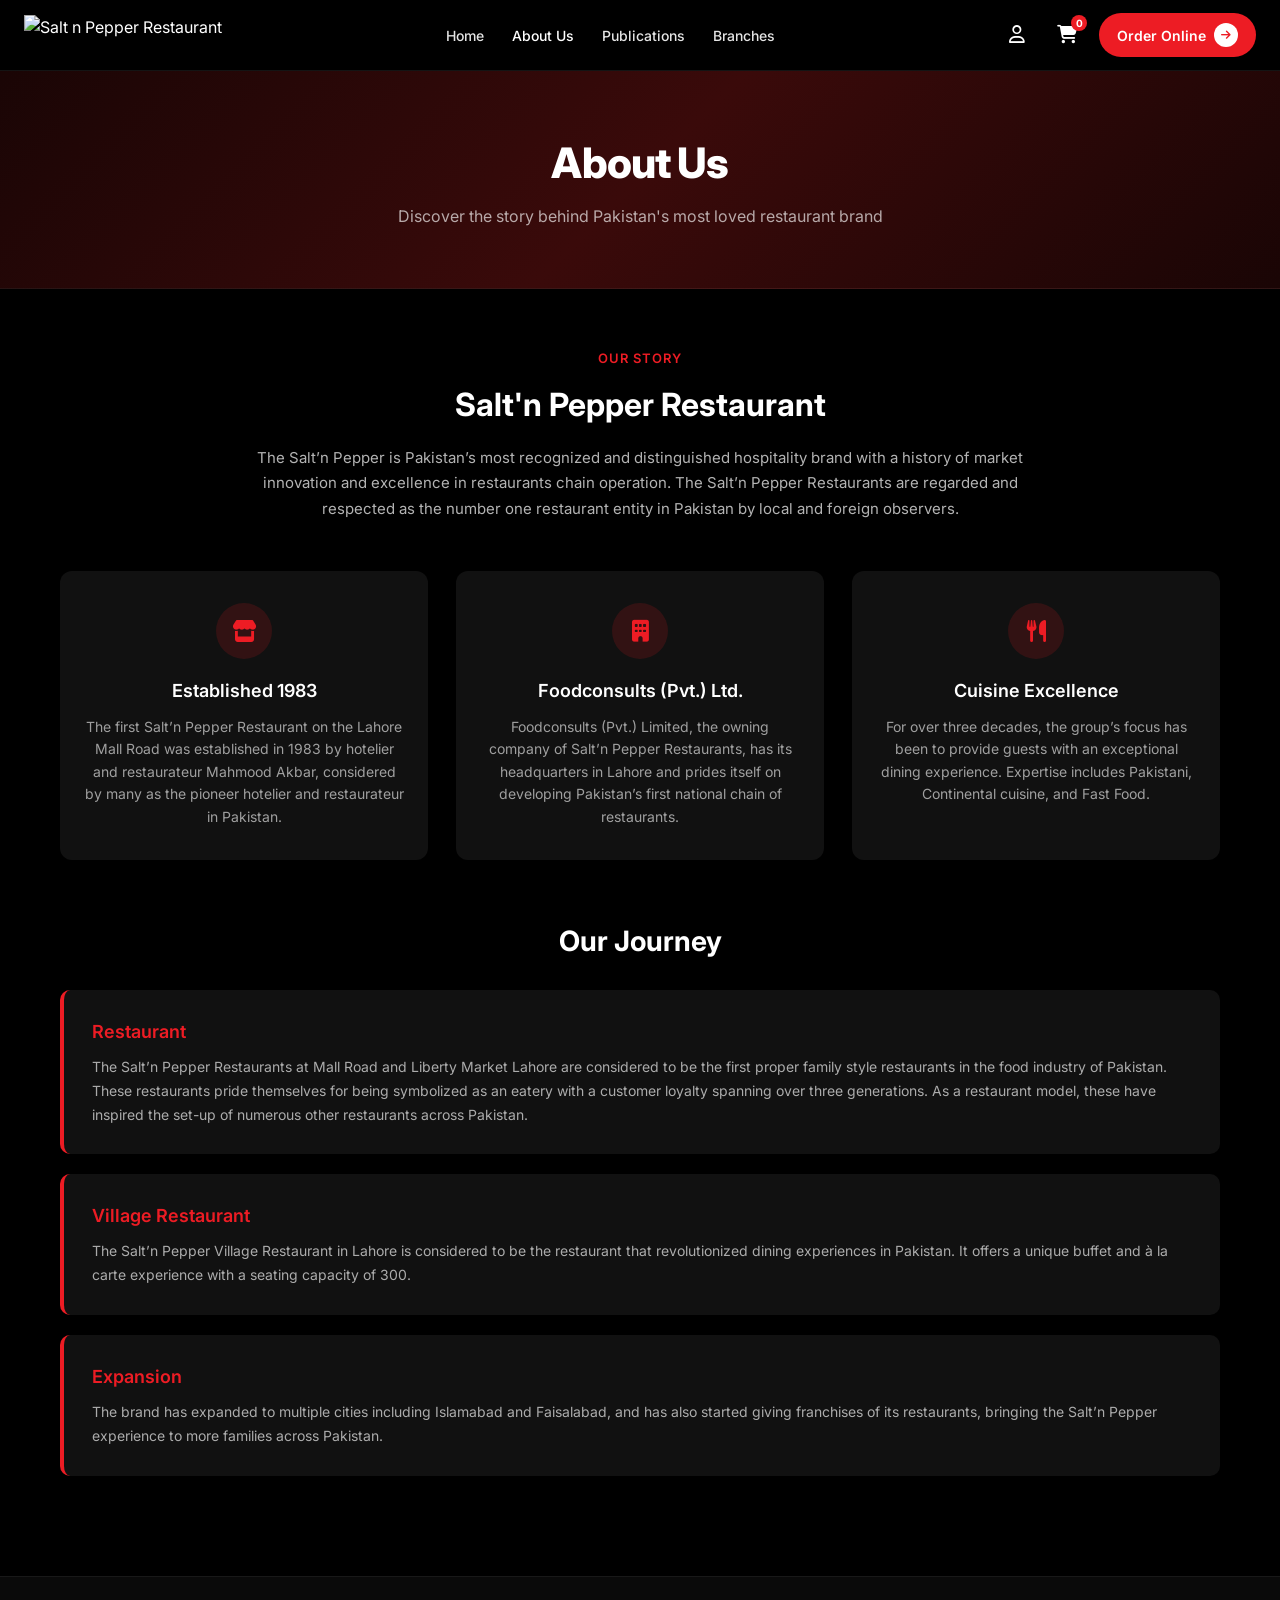
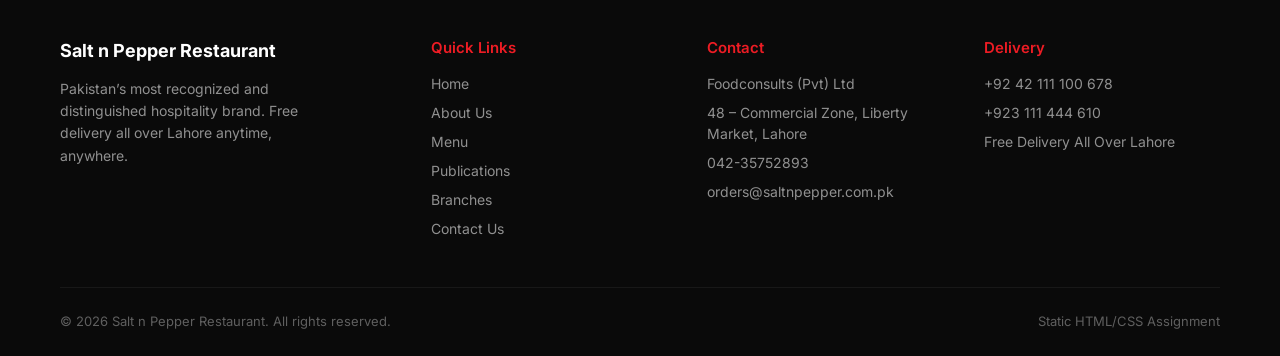
==== about.html @ 23526e66 "Add files via upload" ====
<!DOCTYPE html>
<html lang="en">
<head>
  <meta charset="UTF-8">
  <meta name="viewport" content="width=device-width, initial-scale=1.0">
  <meta name="description" content="About Salt n Pepper Restaurant - Pakistan's most recognized hospitality brand">
  <title>restaurant</title>
  <!-- Educational Student Practice Project Only -->
  <link rel="icon" type="image/x-icon" href="https://static.tossdown.com/site/7902afc3-10ba-4230-9b7a-6c29fbe3e4dc.webp">
  <link rel="preconnect" href="https://fonts.googleapis.com">
  <link rel="preconnect" href="https://fonts.gstatic.com" crossorigin>
  <link href="https://fonts.googleapis.com/css2?family=Inter:wght@400;500;600;700;800;900&display=swap" rel="stylesheet">
  <link rel="stylesheet" href="https://cdnjs.cloudflare.com/ajax/libs/font-awesome/6.5.1/css/all.min.css">
  <link rel="stylesheet" href="styles.css">
</head>
<body>

  <!-- HEADER -->
  <header class="web-header">
    <div class="header-container">
      <a href="index.html" class="logo">
        <img src="https://images-beta.tossdown.com/site/65b73fb7-2706-4440-87b9-9555fcd0ba80.webp" alt="Salt n Pepper Restaurant">
      </a>
      <nav class="main-nav">
        <ul>
          <li><a href="index.html">Home</a></li>
          <li><a href="about.html" class="active">About Us</a></li>
          <li><a href="publications.html">Publications</a></li>
          <li><a href="branches.html">Branches</a></li>
        </ul>
      </nav>
      <div class="header-right">
        <a href="#" class="icon-link" title="Account"><i class="fa-regular fa-user"></i></a>
        <a href="#" class="icon-link cart-link" title="Cart">
          <i class="fa-solid fa-cart-shopping"></i>
          <span class="cart-count">0</span>
        </a>
        <a href="menu.html" class="btn-order-online">
          Order Online
          <span class="arrow-circle"><i class="fa-solid fa-arrow-right"></i></span>
        </a>
      </div>
      <button class="mobile-toggle" aria-label="Menu"><i class="fa-solid fa-bars"></i></button>
    </div>
  </header>

  <!-- PAGE BANNER -->
  <section class="page-banner">
    <div class="container">
      <h1>About Us</h1>
      <p>Discover the story behind Pakistan's most loved restaurant brand</p>
    </div>
  </section>

  <!-- ABOUT CONTENT -->
  <section class="page-content">
    <div class="container">
      <div class="about-intro">
        <span class="kicker">Our Story</span>
        <h2>Salt'n Pepper Restaurant</h2>
        <p>The Salt’n Pepper is Pakistan’s most recognized and distinguished hospitality brand with a history of market innovation and excellence in restaurants chain operation. The Salt’n Pepper Restaurants are regarded and respected as the number one restaurant entity in Pakistan by local and foreign observers.</p>
      </div>

      <div class="about-grid">
        <div class="about-card">
          <div class="about-icon"><i class="fa-solid fa-store"></i></div>
          <h3>Established 1983</h3>
          <p>The first Salt’n Pepper Restaurant on the Lahore Mall Road was established in 1983 by hotelier and restaurateur Mahmood Akbar, considered by many as the pioneer hotelier and restaurateur in Pakistan.</p>
        </div>
        <div class="about-card">
          <div class="about-icon"><i class="fa-solid fa-building"></i></div>
          <h3>Foodconsults (Pvt.) Ltd.</h3>
          <p>Foodconsults (Pvt.) Limited, the owning company of Salt’n Pepper Restaurants, has its headquarters in Lahore and prides itself on developing Pakistan’s first national chain of restaurants.</p>
        </div>
        <div class="about-card">
          <div class="about-icon"><i class="fa-solid fa-utensils"></i></div>
          <h3>Cuisine Excellence</h3>
          <p>For over three decades, the group’s focus has been to provide guests with an exceptional dining experience. Expertise includes Pakistani, Continental cuisine, and Fast Food.</p>
        </div>
      </div>

      <div class="about-history">
        <h2>Our Journey</h2>
        <div class="history-item">
          <h3>Restaurant</h3>
          <p>The Salt’n Pepper Restaurants at Mall Road and Liberty Market Lahore are considered to be the first proper family style restaurants in the food industry of Pakistan. These restaurants pride themselves for being symbolized as an eatery with a customer loyalty spanning over three generations. As a restaurant model, these have inspired the set-up of numerous other restaurants across Pakistan.</p>
        </div>
        <div class="history-item">
          <h3>Village Restaurant</h3>
          <p>The Salt’n Pepper Village Restaurant in Lahore is considered to be the restaurant that revolutionized dining experiences in Pakistan. It offers a unique buffet and à la carte experience with a seating capacity of 300.</p>
        </div>
        <div class="history-item">
          <h3>Expansion</h3>
          <p>The brand has expanded to multiple cities including Islamabad and Faisalabad, and has also started giving franchises of its restaurants, bringing the Salt’n Pepper experience to more families across Pakistan.</p>
        </div>
      </div>
    </div>
  </section>

  <!-- FOOTER -->
  <footer class="site-footer">
    <div class="container">
      <div class="footer-grid">
        <div class="footer-col">
          <h3>Salt n Pepper Restaurant</h3>
          <p>Pakistan’s most recognized and distinguished hospitality brand. Free delivery all over Lahore anytime, anywhere.</p>
        </div>
        <div class="footer-col">
          <h4>Quick Links</h4>
          <ul>
            <li><a href="index.html">Home</a></li>
            <li><a href="about.html">About Us</a></li>
            <li><a href="menu.html">Menu</a></li>
            <li><a href="publications.html">Publications</a></li>
            <li><a href="branches.html">Branches</a></li>
            <li><a href="contact.html">Contact Us</a></li>
          </ul>
        </div>
        <div class="footer-col">
          <h4>Contact</h4>
          <ul>
            <li>Foodconsults (Pvt) Ltd</li>
            <li>48 – Commercial Zone, Liberty Market, Lahore</li>
            <li>042-35752893</li>
            <li>orders@saltnpepper.com.pk</li>
          </ul>
        </div>
        <div class="footer-col">
          <h4>Delivery</h4>
          <ul>
            <li>+92 42 111 100 678</li>
            <li>+923 111 444 610</li>
            <li>Free Delivery All Over Lahore</li>
          </ul>
        </div>
      </div>
      <div class="footer-bottom">
        <span>© 2026 Salt n Pepper Restaurant. All rights reserved.</span>
        <span>Static HTML/CSS Assignment</span>
      </div>
    </div>
  </footer>

</body>
</html>
---- styles.css ----
/* ===== RESET & BASE ===== */
*, *::before, *::after {
  margin: 0;
  padding: 0;
  box-sizing: border-box;
}

html {
  scroll-behavior: smooth;
}

body {
  font-family: 'Inter', system-ui, -apple-system, sans-serif;
  background: #000;
  color: #fff;
  line-height: 1.5;
  overflow-x: hidden;
}

a {
  text-decoration: none;
  color: inherit;
}

img {
  max-width: 100%;
  display: block;
}

ul {
  list-style: none;
}

.container {
  width: 100%;
  max-width: 1200px;
  margin: 0 auto;
  padding: 0 20px;
}

/* ===== HEADER (matches original black bar) ===== */
.web-header {
  background: #000;
  position: sticky;
  top: 0;
  z-index: 1000;
  border-bottom: 1px solid rgba(255,255,255,0.08);
}

.header-container {
  max-width: 1280px;
  margin: 0 auto;
  padding: 0 24px;
  height: 70px;
  display: flex;
  align-items: center;
  justify-content: space-between;
  gap: 20px;
}

.logo img {
  height: 40px;
  width: auto;
}

.main-nav ul {
  display: flex;
  align-items: center;
  gap: 28px;
}

.main-nav a {
  font-size: 14px;
  font-weight: 500;
  color: #e5e5e5;
  transition: color 0.2s;
}

.main-nav a:hover,
.main-nav a.active {
  color: #fff;
}

.header-right {
  display: flex;
  align-items: center;
  gap: 14px;
}

.icon-link {
  color: #fff;
  font-size: 18px;
  width: 36px;
  height: 36px;
  display: flex;
  align-items: center;
  justify-content: center;
  border-radius: 50%;
  transition: background 0.2s;
  position: relative;
}

.icon-link:hover {
  background: rgba(255,255,255,0.08);
}

.cart-count {
  position: absolute;
  top: -2px;
  right: -2px;
  background: #ed1c24;
  color: #fff;
  font-size: 10px;
  font-weight: 700;
  width: 16px;
  height: 16px;
  border-radius: 50%;
  display: flex;
  align-items: center;
  justify-content: center;
}

.btn-order-online {
  display: inline-flex;
  align-items: center;
  gap: 8px;
  background: #ed1c24;
  color: #fff;
  font-size: 14px;
  font-weight: 600;
  padding: 10px 18px;
  border-radius: 50px;
  transition: background 0.2s, transform 0.15s;
}

.btn-order-online:hover {
  background: #c4171d;
  transform: translateY(-1px);
}

.arrow-circle {
  background: #fff;
  color: #ed1c24;
  width: 24px;
  height: 24px;
  border-radius: 50%;
  display: flex;
  align-items: center;
  justify-content: center;
  font-size: 11px;
}

.mobile-toggle {
  display: none;
  background: none;
  border: none;
  color: #fff;
  font-size: 22px;
  cursor: pointer;
  padding: 6px;
}

/* ===== HERO BANNER ===== */
.hero-banner {
  width: 100%;
  position: relative;
  background: #000;
  line-height: 0;
}

.banner-img {
  width: 100%;
  height: auto;
  display: block;
  object-fit: cover;
  max-height: 620px;
}

/* ===== SECTION HEADINGS ===== */
.section-heading {
  text-align: center;
  margin-bottom: 40px;
}

.section-heading h2 {
  font-size: 36px;
  font-weight: 700;
  color: #fff;
  letter-spacing: -0.02em;
}

/* ===== CATEGORIES ===== */
.categories-section {
  padding: 70px 0 50px;
  background: #000;
}

.category-grid {
  display: grid;
  grid-template-columns: repeat(4, 1fr);
  gap: 24px;
}

.category-card {
  display: flex;
  flex-direction: column;
  align-items: center;
  text-align: center;
  transition: transform 0.25s;
}

.category-card:hover {
  transform: translateY(-6px);
}

.category-card img {
  width: 100%;
  height: 220px;
  object-fit: cover;
  border-radius: 8px;
  margin-bottom: 14px;
}

.category-card span {
  font-size: 16px;
  font-weight: 500;
  color: #fff;
}

/* ===== DEALS ===== */
.deals-section {
  padding: 50px 0 70px;
  background: #0a0a0a;
}

.deals-grid {
  display: grid;
  grid-template-columns: repeat(3, 1fr);
  gap: 28px;
}

.deal-card {
  background: #111;
  border-radius: 10px;
  overflow: hidden;
  transition: transform 0.25s, box-shadow 0.25s;
}

.deal-card:hover {
  transform: translateY(-6px);
  box-shadow: 0 16px 40px rgba(237, 28, 36, 0.15);
}

.deal-img img {
  width: 100%;
  height: 220px;
  object-fit: cover;
}

.deal-body {
  padding: 20px;
  text-align: center;
}

.deal-body h3 {
  font-size: 18px;
  font-weight: 600;
  margin-bottom: 10px;
  color: #fff;
}

.deal-body p {
  font-size: 13px;
  color: rgba(255,255,255,0.65);
  line-height: 1.5;
  margin-bottom: 14px;
  min-height: 60px;
}

.deal-price {
  font-size: 18px;
  font-weight: 700;
  color: #ed1c24;
}

/* ===== DISCOVER SECTION ===== */
.discover-section {
  padding: 80px 0;
  background: #000;
}

.discover-grid {
  display: grid;
  grid-template-columns: 1fr 1fr;
  gap: 50px;
  align-items: center;
}

.discover-image img {
  width: 100%;
  border-radius: 10px;
  object-fit: cover;
}

.discover-content .kicker {
  display: block;
  font-size: 13px;
  font-weight: 600;
  color: #ed1c24;
  letter-spacing: 0.08em;
  text-transform: uppercase;
  margin-bottom: 12px;
}

.discover-content h2 {
  font-size: 36px;
  font-weight: 700;
  margin-bottom: 18px;
  line-height: 1.2;
}

.discover-content p {
  font-size: 15px;
  color: rgba(255,255,255,0.7);
  line-height: 1.7;
  margin-bottom: 28px;
}

.btn-red {
  display: inline-flex;
  align-items: center;
  justify-content: center;
  background: #ed1c24;
  color: #fff;
  font-size: 14px;
  font-weight: 600;
  padding: 12px 28px;
  border-radius: 50px;
  transition: background 0.2s;
}

.btn-red:hover {
  background: #c4171d;
}

/* ===== FOOTER ===== */
.site-footer {
  background: #0a0a0a;
  border-top: 1px solid rgba(255,255,255,0.06);
  padding: 60px 0 24px;
}

.footer-grid {
  display: grid;
  grid-template-columns: 1.4fr 1fr 1fr 1fr;
  gap: 40px;
  margin-bottom: 40px;
}

.footer-col h3 {
  font-size: 18px;
  font-weight: 700;
  margin-bottom: 14px;
}

.footer-col h4 {
  font-size: 15px;
  font-weight: 600;
  color: #ed1c24;
  margin-bottom: 14px;
}

.footer-col p {
  font-size: 14px;
  color: rgba(255,255,255,0.55);
  max-width: 280px;
  line-height: 1.6;
}

.footer-col ul li {
  font-size: 14px;
  color: rgba(255,255,255,0.55);
  margin-bottom: 8px;
}

.footer-col ul li a:hover {
  color: #fff;
}

.footer-bottom {
  display: flex;
  justify-content: space-between;
  padding-top: 24px;
  border-top: 1px solid rgba(255,255,255,0.06);
  font-size: 13px;
  color: rgba(255,255,255,0.35);
}

/* ===== RESPONSIVE ===== */
@media (max-width: 1024px) {
  .category-grid {
    grid-template-columns: repeat(2, 1fr);
  }
  .deals-grid {
    grid-template-columns: repeat(2, 1fr);
  }
  .discover-grid {
    grid-template-columns: 1fr;
    gap: 30px;
  }
  .footer-grid {
    grid-template-columns: 1fr 1fr;
  }
}

@media (max-width: 768px) {
  .main-nav {
    display: none;
  }
  .header-right .icon-link {
    display: none;
  }
  .mobile-toggle {
    display: block;
  }
  .btn-order-online {
    padding: 8px 14px;
    font-size: 13px;
  }
  .section-heading h2 {
    font-size: 28px;
  }
  .category-grid {
    grid-template-columns: 1fr 1fr;
    gap: 16px;
  }
  .category-card img {
    height: 160px;
  }
  .deals-grid {
    grid-template-columns: 1fr;
  }
  .footer-grid {
    grid-template-columns: 1fr;
    gap: 28px;
  }
  .footer-bottom {
    flex-direction: column;
    gap: 8px;
    text-align: center;
  }
  .banner-img {
    max-height: 380px;
    object-fit: cover;
  }
}

@media (max-width: 480px) {
  .header-container {
    padding: 0 16px;
  }
  .category-grid {
    grid-template-columns: 1fr;
  }
}

/* ===== PAGE BANNER ===== */
.page-banner {
  background: linear-gradient(135deg, #1a0505 0%, #3a0a0a 50%, #1a0505 100%);
  padding: 60px 0;
  text-align: center;
  border-bottom: 1px solid rgba(255,255,255,0.06);
}

.page-banner h1 {
  font-size: 42px;
  font-weight: 800;
  margin-bottom: 10px;
  letter-spacing: -0.02em;
}

.page-banner p {
  font-size: 16px;
  color: rgba(255,255,255,0.65);
}

/* ===== PAGE CONTENT ===== */
.page-content {
  padding: 60px 0 80px;
  background: #000;
}

/* ===== ABOUT PAGE ===== */
.about-intro {
  text-align: center;
  max-width: 800px;
  margin: 0 auto 50px;
}

.about-intro .kicker {
  display: block;
  font-size: 13px;
  font-weight: 600;
  color: #ed1c24;
  letter-spacing: 0.08em;
  text-transform: uppercase;
  margin-bottom: 12px;
}

.about-intro h2 {
  font-size: 32px;
  font-weight: 700;
  margin-bottom: 16px;
}

.about-intro p {
  font-size: 15px;
  color: rgba(255,255,255,0.7);
  line-height: 1.7;
}

.about-grid {
  display: grid;
  grid-template-columns: repeat(3, 1fr);
  gap: 28px;
  margin-bottom: 60px;
}

.about-card {
  background: #111;
  border-radius: 12px;
  padding: 32px 24px;
  text-align: center;
  transition: transform 0.25s;
}

.about-card:hover {
  transform: translateY(-5px);
}

.about-icon {
  width: 56px;
  height: 56px;
  background: rgba(237, 28, 36, 0.15);
  color: #ed1c24;
  border-radius: 50%;
  display: flex;
  align-items: center;
  justify-content: center;
  font-size: 22px;
  margin: 0 auto 18px;
}

.about-card h3 {
  font-size: 18px;
  font-weight: 600;
  margin-bottom: 12px;
}

.about-card p {
  font-size: 14px;
  color: rgba(255,255,255,0.6);
  line-height: 1.6;
}

.about-history h2 {
  font-size: 28px;
  font-weight: 700;
  margin-bottom: 28px;
  text-align: center;
}

.history-item {
  background: #111;
  border-radius: 10px;
  padding: 28px;
  margin-bottom: 20px;
  border-left: 4px solid #ed1c24;
}

.history-item h3 {
  font-size: 18px;
  font-weight: 600;
  margin-bottom: 10px;
  color: #ed1c24;
}

.history-item p {
  font-size: 14px;
  color: rgba(255,255,255,0.65);
  line-height: 1.7;
}

/* ===== PUBLICATIONS ===== */
.pub-grid {
  display: grid;
  grid-template-columns: repeat(3, 1fr);
  gap: 24px;
}

.pub-card {
  background: #111;
  border-radius: 12px;
  padding: 28px 24px;
  text-align: center;
  transition: transform 0.25s, box-shadow 0.25s;
}

.pub-card:hover {
  transform: translateY(-5px);
  box-shadow: 0 12px 30px rgba(237, 28, 36, 0.12);
}

.pub-icon {
  width: 48px;
  height: 48px;
  background: rgba(237, 28, 36, 0.15);
  color: #ed1c24;
  border-radius: 50%;
  display: flex;
  align-items: center;
  justify-content: center;
  font-size: 18px;
  margin: 0 auto 16px;
}

.pub-card h3 {
  font-size: 16px;
  font-weight: 600;
  margin-bottom: 10px;
  line-height: 1.3;
}

.pub-card p {
  font-size: 13px;
  color: rgba(255,255,255,0.55);
  margin-bottom: 14px;
}

.pub-phone {
  display: inline-flex;
  align-items: center;
  gap: 8px;
  font-size: 14px;
  font-weight: 600;
  color: #ed1c24;
}

.pub-phone:hover {
  color: #fff;
}

/* ===== BRANCHES ===== */
.branches-grid {
  display: grid;
  grid-template-columns: repeat(3, 1fr);
  gap: 24px;
}

.branch-card {
  background: #111;
  border-radius: 12px;
  padding: 28px;
  transition: transform 0.25s;
}

.branch-card:hover {
  transform: translateY(-5px);
}

.branch-header {
  display: flex;
  align-items: center;
  justify-content: space-between;
  margin-bottom: 18px;
  flex-wrap: wrap;
  gap: 8px;
}

.branch-header h3 {
  font-size: 18px;
  font-weight: 700;
}

.branch-tag {
  font-size: 11px;
  font-weight: 600;
  background: rgba(237, 28, 36, 0.15);
  color: #ed1c24;
  padding: 4px 10px;
  border-radius: 20px;
  text-transform: uppercase;
  letter-spacing: 0.04em;
}

.branch-details {
  margin-bottom: 20px;
}

.branch-details li {
  font-size: 13px;
  color: rgba(255,255,255,0.65);
  margin-bottom: 10px;
  display: flex;
  align-items: flex-start;
  gap: 10px;
}

.branch-details li i {
  color: #ed1c24;
  width: 16px;
  margin-top: 3px;
  flex-shrink: 0;
}

.btn-sm {
  padding: 10px 22px;
  font-size: 13px;
}

/* ===== CONTACT ===== */
.contact-grid {
  display: grid;
  grid-template-columns: 1fr 1fr;
  gap: 50px;
  align-items: start;
}

.contact-info h2 {
  font-size: 28px;
  font-weight: 700;
  margin-bottom: 16px;
}

.contact-info > p {
  font-size: 14px;
  color: rgba(255,255,255,0.65);
  line-height: 1.7;
  margin-bottom: 32px;
}

.contact-details {
  display: flex;
  flex-direction: column;
  gap: 20px;
}

.contact-item {
  display: flex;
  gap: 16px;
  align-items: flex-start;
}

.contact-item i {
  width: 40px;
  height: 40px;
  background: rgba(237, 28, 36, 0.15);
  color: #ed1c24;
  border-radius: 50%;
  display: flex;
  align-items: center;
  justify-content: center;
  flex-shrink: 0;
  font-size: 15px;
}

.contact-item strong {
  display: block;
  font-size: 14px;
  font-weight: 600;
  margin-bottom: 4px;
}

.contact-item p {
  font-size: 13px;
  color: rgba(255,255,255,0.6);
}

.contact-form-box {
  background: #111;
  border-radius: 12px;
  padding: 32px;
}

.contact-form-box h3 {
  font-size: 20px;
  font-weight: 700;
  margin-bottom: 24px;
}

.form-group {
  margin-bottom: 18px;
}

.form-group label {
  display: block;
  font-size: 13px;
  font-weight: 500;
  margin-bottom: 8px;
  color: rgba(255,255,255,0.8);
}

.form-group input,
.form-group textarea {
  width: 100%;
  background: #1a1a1a;
  border: 1px solid rgba(255,255,255,0.1);
  border-radius: 8px;
  padding: 12px 16px;
  font-size: 14px;
  color: #fff;
  font-family: inherit;
  transition: border-color 0.2s;
  outline: none;
}

.form-group input:focus,
.form-group textarea:focus {
  border-color: #ed1c24;
}

.form-group textarea {
  resize: vertical;
  min-height: 120px;
}

.contact-form .btn-red {
  width: 100%;
  border: none;
  cursor: pointer;
  margin-top: 8px;
}

/* ===== RESPONSIVE EXTRA ===== */
@media (max-width: 1024px) {
  .about-grid,
  .pub-grid,
  .branches-grid {
    grid-template-columns: repeat(2, 1fr);
  }
  .contact-grid {
    grid-template-columns: 1fr;
    gap: 40px;
  }
}

@media (max-width: 768px) {
  .page-banner h1 {
    font-size: 32px;
  }
  .about-grid,
  .pub-grid,
  .branches-grid {
    grid-template-columns: 1fr;
  }
}
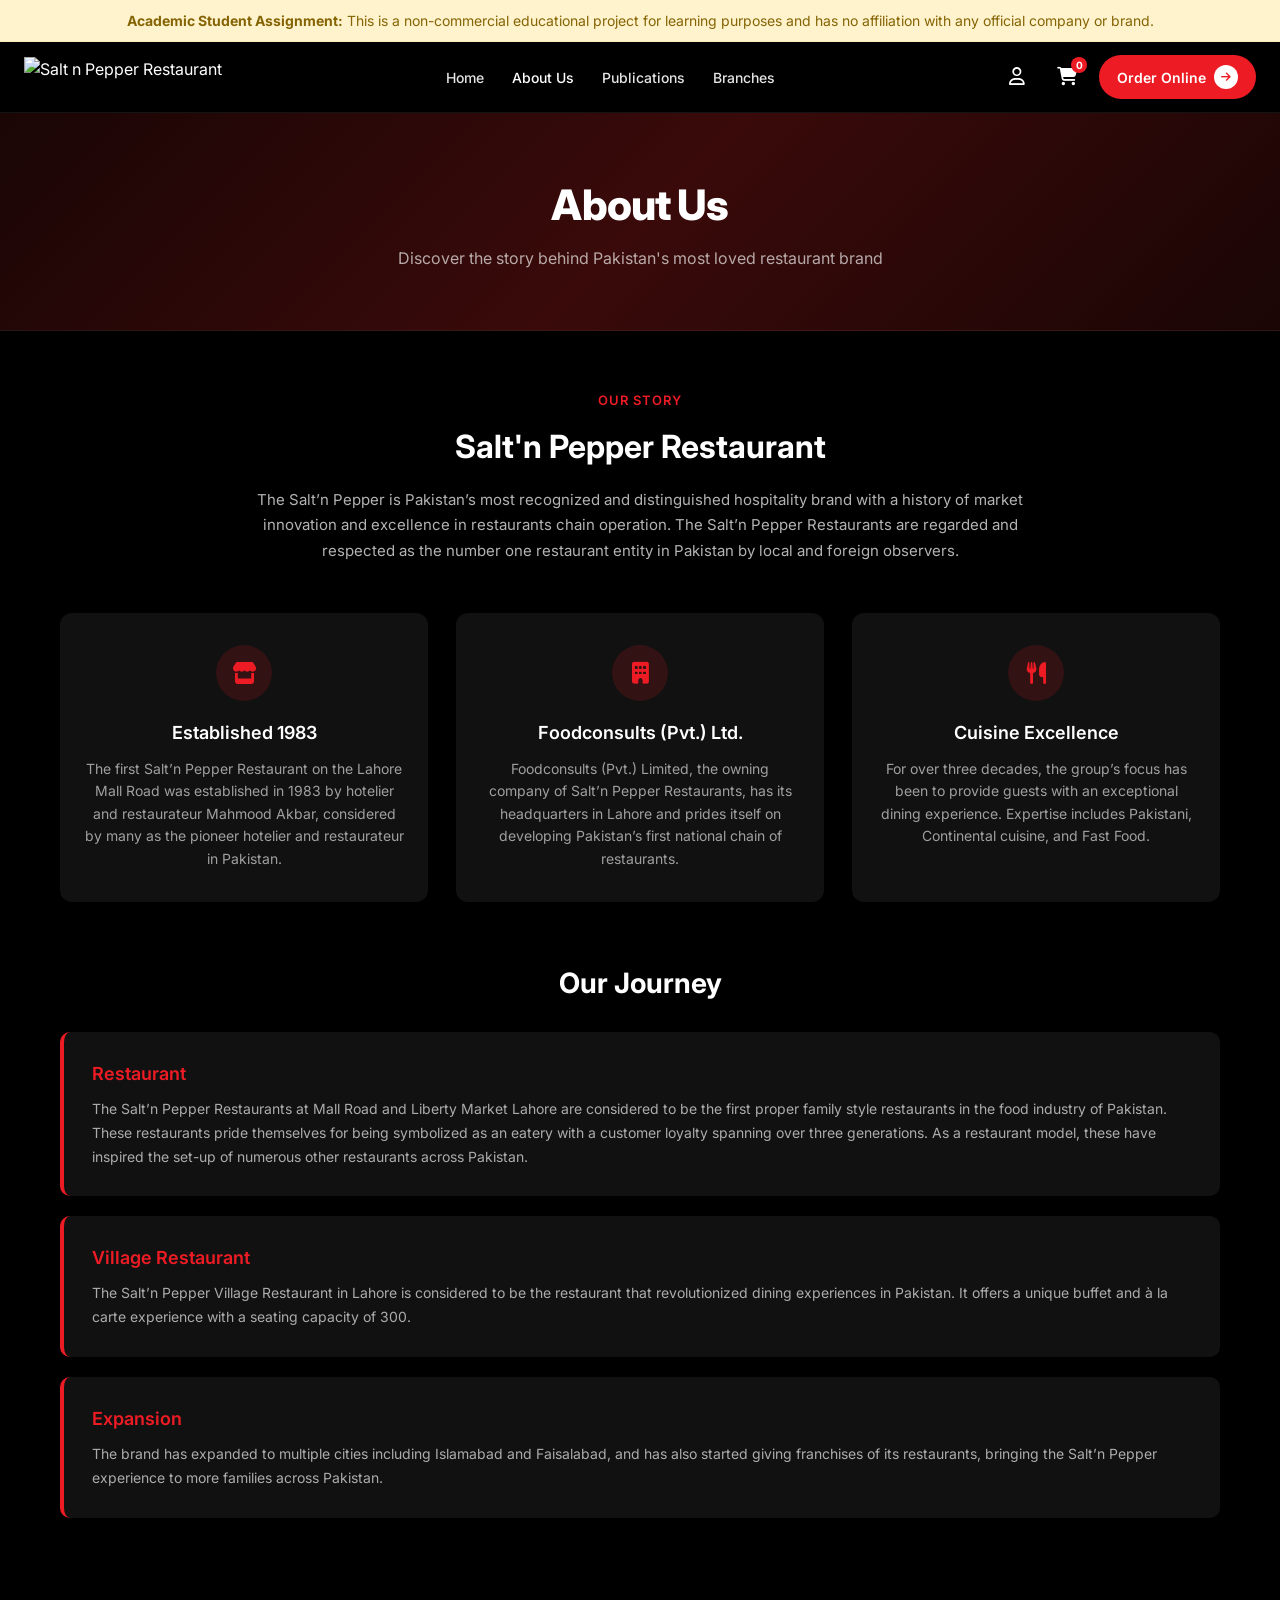
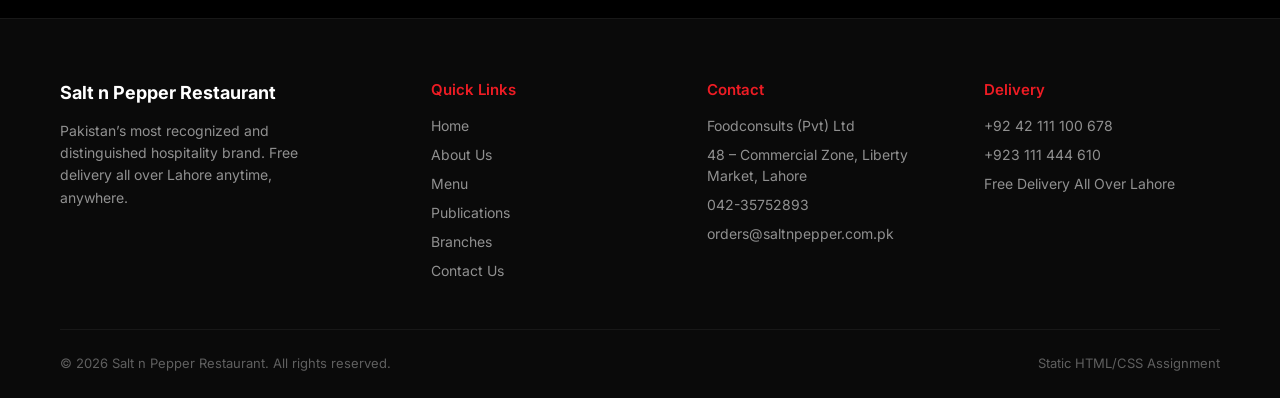
==== commit b7390f5c: "Update about.html" ====
--- a/about.html
+++ b/about.html
@@ -5,6 +5,9 @@
   <meta name="viewport" content="width=device-width, initial-scale=1.0">
   <meta name="description" content="About Salt n Pepper Restaurant - Pakistan's most recognized hospitality brand">
   <title>restaurant</title>
+  <div style="background: #fff3cd; color: #856404; padding: 10px; text-align: center; font-size: 14px; border-bottom: 1px solid #ffeeba;">
+    <strong>Academic Student Assignment:</strong> This is a non-commercial educational project for learning purposes and has no affiliation with any official company or brand.
+</div>
   <!-- Educational Student Practice Project Only -->
   <link rel="icon" type="image/x-icon" href="https://static.tossdown.com/site/7902afc3-10ba-4230-9b7a-6c29fbe3e4dc.webp">
   <link rel="preconnect" href="https://fonts.googleapis.com">
@@ -142,4 +145,4 @@
   </footer>
 
 </body>
-</html>+</html>
